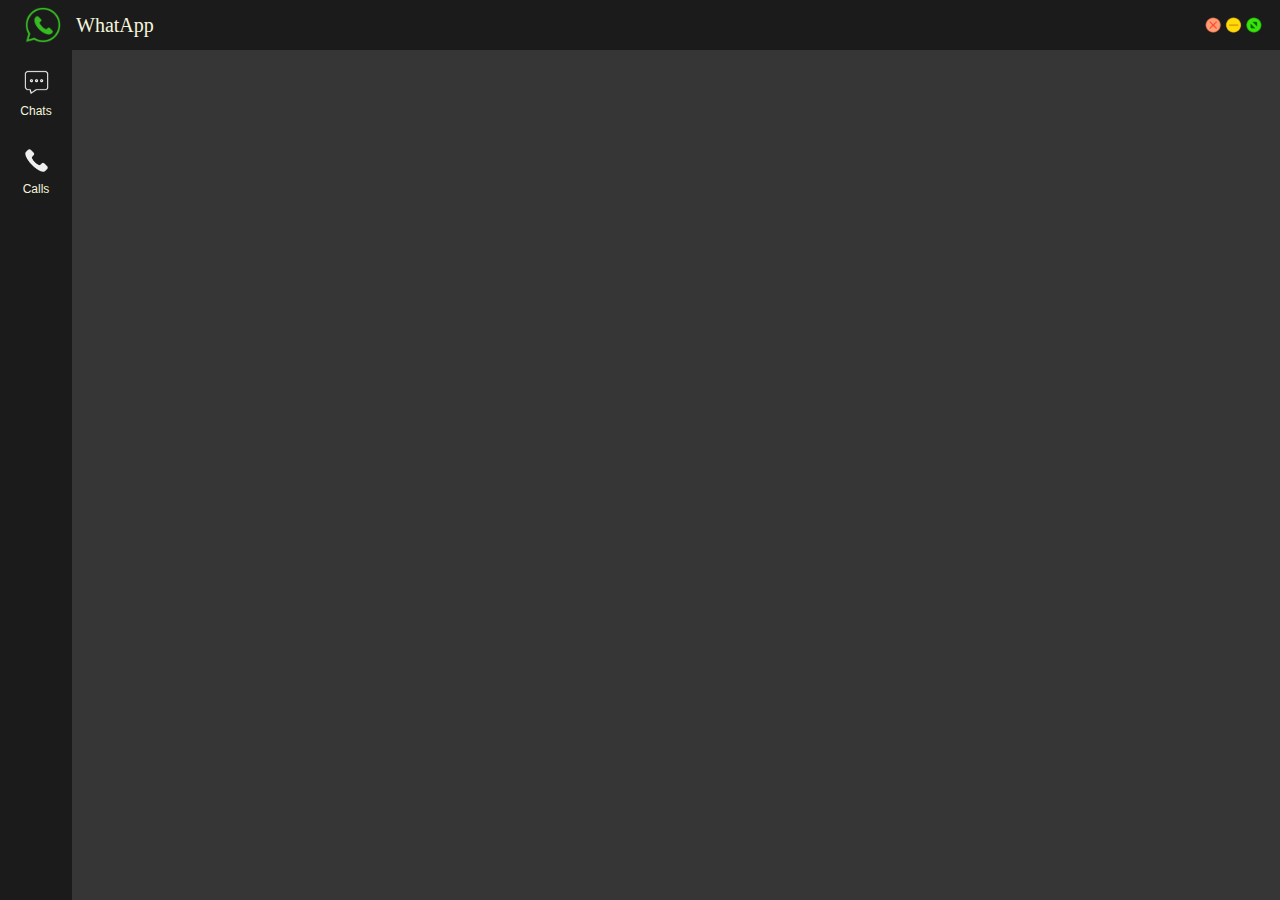
==== whatapp.html @ 875e8e53 "first push" ====
<!DOCTYPE html>
<html>
  <head>
    <title>WhatApp Clone</title>
    <link rel="stylesheet" href="style/general.css" />
    <link rel="stylesheet" href="style/header.css" />
    <link rel="stylesheet" href="style/navigation.css" />
  </head>
  <body>
    <header class="WhatApp-header">
      <div class="whatapp-icon">
        <img class="whatapp-logo" src="icons/w-icon.png" />
        <div class="whatapp-text">WhatApp</div>
      </div>
      <div class="window-icon">
        <img class="window-icon-image" src="icons/wind-icon.png" />
      </div>
    </header>
    <nav class="navigation">
      <div class="nav-link">
        <img src="icons/mx-icon.png" />
        <div>Chats</div>
      </div>
      <div class="nav-link">
        <img src="icons/call-icon.png" />
        <div>Calls</div>
      </div>
      <div class="nav-link">
        <img src="" />
        <div></div>
      </div>
      <div class="nav-link">
        <img src="" />
        <div></div>
      </div>
      <div class="nav-link">
        <img src="" />
        <div></div>
      </div>
    </nav>
    <main></main>
  </body>
</html>
---- style/general.css ----
body {
  background-color: rgb(54, 54, 54);
  color: beige;
}
---- style/header.css ----
.WhatApp-header {
  height: 50px;

  display: flex;
  flex-direction: row;
  justify-content: space-between;

  position: fixed;
  top: 0;
  left: 0;
  right: 0;
  z-index: 100;
  background-color: rgb(27, 27, 27);
}

.whatapp-icon {
  display: flex;
  width: 180px;
  align-items: center;
}

.whatapp-text {
  color: beige;
  font-size: 20px;
  margin-left: 15px;
}

.whatapp-logo {
  height: 36px;
  margin-left: 25px;
}

.window-icon {
  display: flex;
  width: 100px;
  align-items: center;
}

.window-icon-image {
  height: 50px;
  margin-left: 20px;
  color: beige;
}
---- style/navigation.css ----
.navigation {
  position: fixed;
  left: 0;
  bottom: 0;
  top: 50px;
  background-color: rgb(27, 27, 27);
  width: 72px;
  z-index: 200;
}

.nav-link {
  height: 74px;
  display: flex;
  justify-content: center;
  align-items: center;
  flex-direction: column;
  cursor: pointer;
  margin-left: 4px;
  margin-right: 4px;
  margin-top: 4px;
  border-radius: 4px;
}

.nav-link:hover {
  background-color: rgb(54, 54, 54);
}

.nav-link img {
  height: 35px;
  margin-bottom: 4px;
}

.nav-link div {
  font-family: Roboto, Arial;
  font-size: 12px;
}
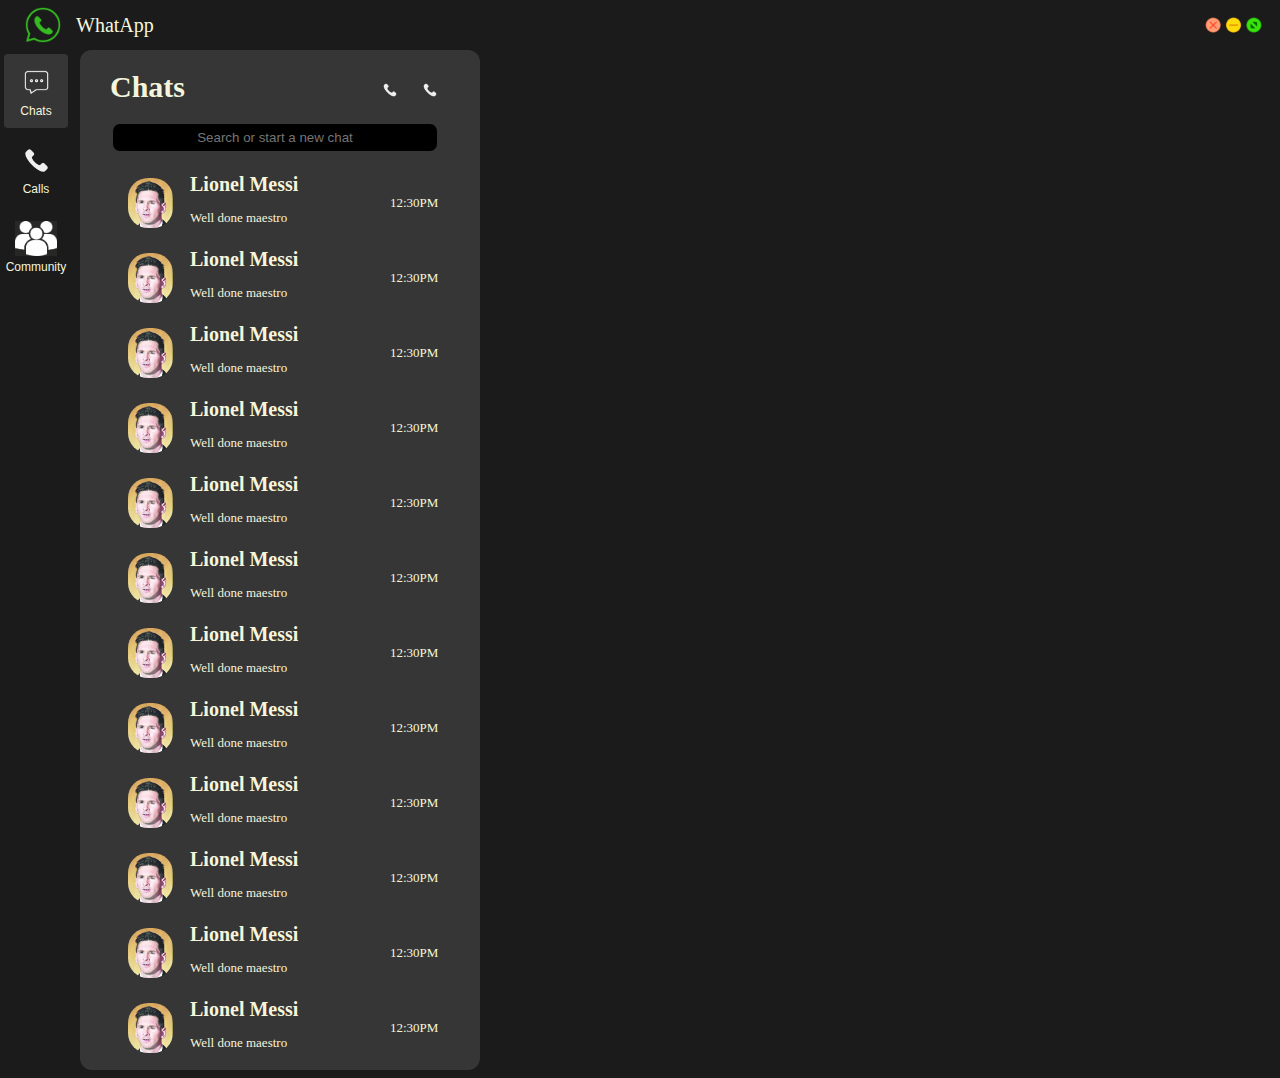
==== commit e7e73874: "another update" ====
--- a/whatapp.html
+++ b/whatapp.html
@@ -5,6 +5,7 @@
     <link rel="stylesheet" href="style/general.css" />
     <link rel="stylesheet" href="style/header.css" />
     <link rel="stylesheet" href="style/navigation.css" />
+    <link rel="stylesheet" href="style/main.css" />
   </head>
   <body>
     <header class="WhatApp-header">
@@ -16,8 +17,9 @@
         <img class="window-icon-image" src="icons/wind-icon.png" />
       </div>
     </header>
+
     <nav class="navigation">
-      <div class="nav-link">
+      <div class="nav-link1">
         <img src="icons/mx-icon.png" />
         <div>Chats</div>
       </div>
@@ -26,8 +28,8 @@
         <div>Calls</div>
       </div>
       <div class="nav-link">
-        <img src="" />
-        <div></div>
+        <img src="icons/teams-icon.png" />
+        <div>Community</div>
       </div>
       <div class="nav-link">
         <img src="" />
@@ -38,6 +40,154 @@
         <div></div>
       </div>
     </nav>
-    <main></main>
+
+    <main class="main-section">
+      <div class="left-section">
+        <div class="left-section-header">
+          <div class="chats-header">
+            <div class="chats">Chats</div>
+            <div class="chats-filters">
+              <div class="chats-icon">
+                <img src="icons/call-icon.png" alt="" />
+              </div>
+              <div class="chats-icon">
+                <img src="icons/call-icon.png" alt="" />
+              </div>
+            </div>
+          </div>
+          <div class="search-bar">
+            <input
+              class="search"
+              type="text"
+              placeholder="Search or start a new chat"
+            />
+            <img class="Search-icon" src="" />
+          </div>
+        </div>
+        <div class="left-section-body">
+          <div class="person">
+            <div class="person-image">
+              <img src="images/messi.jpg" />
+            </div>
+            <div class="name-text">
+              <p class="person-name">Lionel Messi</p>
+              <p class="person-text">Well done maestro</p>
+            </div>
+            <div class="time-pin">12:30PM</div>
+          </div>
+          <div class="person">
+            <div class="person-image">
+              <img src="images/messi.jpg" />
+            </div>
+            <div class="name-text">
+              <p class="person-name">Lionel Messi</p>
+              <p class="person-text">Well done maestro</p>
+            </div>
+            <div class="time-pin">12:30PM</div>
+          </div>
+          <div class="person">
+            <div class="person-image">
+              <img src="images/messi.jpg" />
+            </div>
+            <div class="name-text">
+              <p class="person-name">Lionel Messi</p>
+              <p class="person-text">Well done maestro</p>
+            </div>
+            <div class="time-pin">12:30PM</div>
+          </div>
+          <div class="person">
+            <div class="person-image">
+              <img src="images/messi.jpg" />
+            </div>
+            <div class="name-text">
+              <p class="person-name">Lionel Messi</p>
+              <p class="person-text">Well done maestro</p>
+            </div>
+            <div class="time-pin">12:30PM</div>
+          </div>
+          <div class="person">
+            <div class="person-image">
+              <img src="images/messi.jpg" />
+            </div>
+            <div class="name-text">
+              <p class="person-name">Lionel Messi</p>
+              <p class="person-text">Well done maestro</p>
+            </div>
+            <div class="time-pin">12:30PM</div>
+          </div>
+          <div class="person">
+            <div class="person-image">
+              <img src="images/messi.jpg" />
+            </div>
+            <div class="name-text">
+              <p class="person-name">Lionel Messi</p>
+              <p class="person-text">Well done maestro</p>
+            </div>
+            <div class="time-pin">12:30PM</div>
+          </div>
+          <div class="person">
+            <div class="person-image">
+              <img src="images/messi.jpg" />
+            </div>
+            <div class="name-text">
+              <p class="person-name">Lionel Messi</p>
+              <p class="person-text">Well done maestro</p>
+            </div>
+            <div class="time-pin">12:30PM</div>
+          </div>
+          <div class="person">
+            <div class="person-image">
+              <img src="images/messi.jpg" />
+            </div>
+            <div class="name-text">
+              <p class="person-name">Lionel Messi</p>
+              <p class="person-text">Well done maestro</p>
+            </div>
+            <div class="time-pin">12:30PM</div>
+          </div>
+          <div class="person">
+            <div class="person-image">
+              <img src="images/messi.jpg" />
+            </div>
+            <div class="name-text">
+              <p class="person-name">Lionel Messi</p>
+              <p class="person-text">Well done maestro</p>
+            </div>
+            <div class="time-pin">12:30PM</div>
+          </div>
+          <div class="person">
+            <div class="person-image">
+              <img src="images/messi.jpg" />
+            </div>
+            <div class="name-text">
+              <p class="person-name">Lionel Messi</p>
+              <p class="person-text">Well done maestro</p>
+            </div>
+            <div class="time-pin">12:30PM</div>
+          </div>
+          <div class="person">
+            <div class="person-image">
+              <img src="images/messi.jpg" />
+            </div>
+            <div class="name-text">
+              <p class="person-name">Lionel Messi</p>
+              <p class="person-text">Well done maestro</p>
+            </div>
+            <div class="time-pin">12:30PM</div>
+          </div>
+          <div class="person">
+            <div class="person-image">
+              <img src="images/messi.jpg" />
+            </div>
+            <div class="name-text">
+              <p class="person-name">Lionel Messi</p>
+              <p class="person-text">Well done maestro</p>
+            </div>
+            <div class="time-pin">12:30PM</div>
+          </div>
+        </div>
+      </div>
+      <div class="right-section"></div>
+    </main>
   </body>
 </html>
--- a/style/general.css
+++ b/style/general.css
@@ -1,4 +1,4 @@
 body {
-  background-color: rgb(54, 54, 54);
+  background-color: rgb(27, 27, 27);
   color: beige;
 }
--- a/style/navigation.css
+++ b/style/navigation.css
@@ -8,7 +8,8 @@
   z-index: 200;
 }
 
-.nav-link {
+.nav-link,
+.nav-link1 {
   height: 74px;
   display: flex;
   justify-content: center;
@@ -21,16 +22,22 @@
   border-radius: 4px;
 }
 
+.nav-link1 {
+  background-color: rgb(54, 54, 54);
+}
+
 .nav-link:hover {
   background-color: rgb(54, 54, 54);
 }
 
-.nav-link img {
+.nav-link img,
+.nav-link1 img {
   height: 35px;
   margin-bottom: 4px;
 }
 
-.nav-link div {
+.nav-link div,
+.nav-link1 div {
   font-family: Roboto, Arial;
   font-size: 12px;
 }
--- a/style/main.css
+++ b/style/main.css
@@ -0,0 +1,142 @@
+.main-section {
+  margin-left: 72px;
+  margin-top: 50px;
+  display: flex;
+  flex-direction: row;
+}
+
+/********************LEFT SECTION******************/
+
+.left-section {
+  width: 400px;
+  background-color: rgb(54, 54, 54);
+  height: 100%;
+  display: flex;
+  flex-direction: column;
+  border-radius: 12px;
+}
+
+/*--------Header of left section---------*/
+.left-section-header {
+  width: 350px;
+  height: 72px;
+  position: fixed;
+  display: flex;
+  flex-direction: column;
+  background-color: rgb(54, 54, 54);
+  padding: 20px;
+  border-radius: 12px;
+}
+
+.chats-header {
+  display: flex;
+  justify-content: space-between;
+  flex-direction: row;
+}
+
+.chats {
+  width: 40px;
+  font-size: 30px;
+  font-weight: 700;
+  margin-left: 10px;
+}
+
+.chats-filters {
+  display: flex;
+}
+
+.chats-icon {
+  width: 40px;
+  height: 40px;
+  display: flex;
+  justify-content: center;
+  align-items: center;
+  border-radius: 4px;
+}
+
+.chats-icon:hover {
+  background-color: rgb(93, 92, 92);
+}
+
+.chats-icon img {
+  height: 20px;
+}
+
+.search-bar {
+  margin-top: 14px;
+  display: flex;
+  justify-content: center;
+  align-items: center;
+}
+
+.search {
+  width: 320px;
+  height: 25px;
+  background-color: black;
+  color: beige;
+  border-radius: 7px;
+  border: none;
+  text-align: center;
+}
+
+/*-------Body of Left section------------*/
+.left-section-body {
+  margin-top: 120px;
+  height: 600px;
+  display: flex;
+  flex: 1;
+  flex-direction: column;
+}
+
+.person {
+  display: flex;
+  height: 65px;
+  flex-direction: row;
+  margin-left: 30px;
+  margin-right: 30px;
+  margin-bottom: 10px;
+  border-radius: 7px;
+}
+
+.person:hover {
+  background-color: rgb(93, 92, 92);
+}
+
+.person-image {
+  display: flex;
+  align-items: center;
+  justify-content: center;
+  width: 80px;
+}
+
+.person-image img {
+  border-radius: 20px;
+  height: 50px;
+}
+
+.name-text {
+  width: 200px;
+}
+.person-name {
+  margin-top: 3px;
+  font-size: 20px;
+  font-weight: 900;
+}
+
+.person-text {
+  margin-top: -6px;
+  font-size: 13px;
+}
+
+.time-pin {
+  display: flex;
+  align-items: center;
+  justify-content: center;
+  font-size: 13px;
+}
+
+.right-section {
+  flex: 1;
+  background-color: brown;
+  height: 100%;
+}
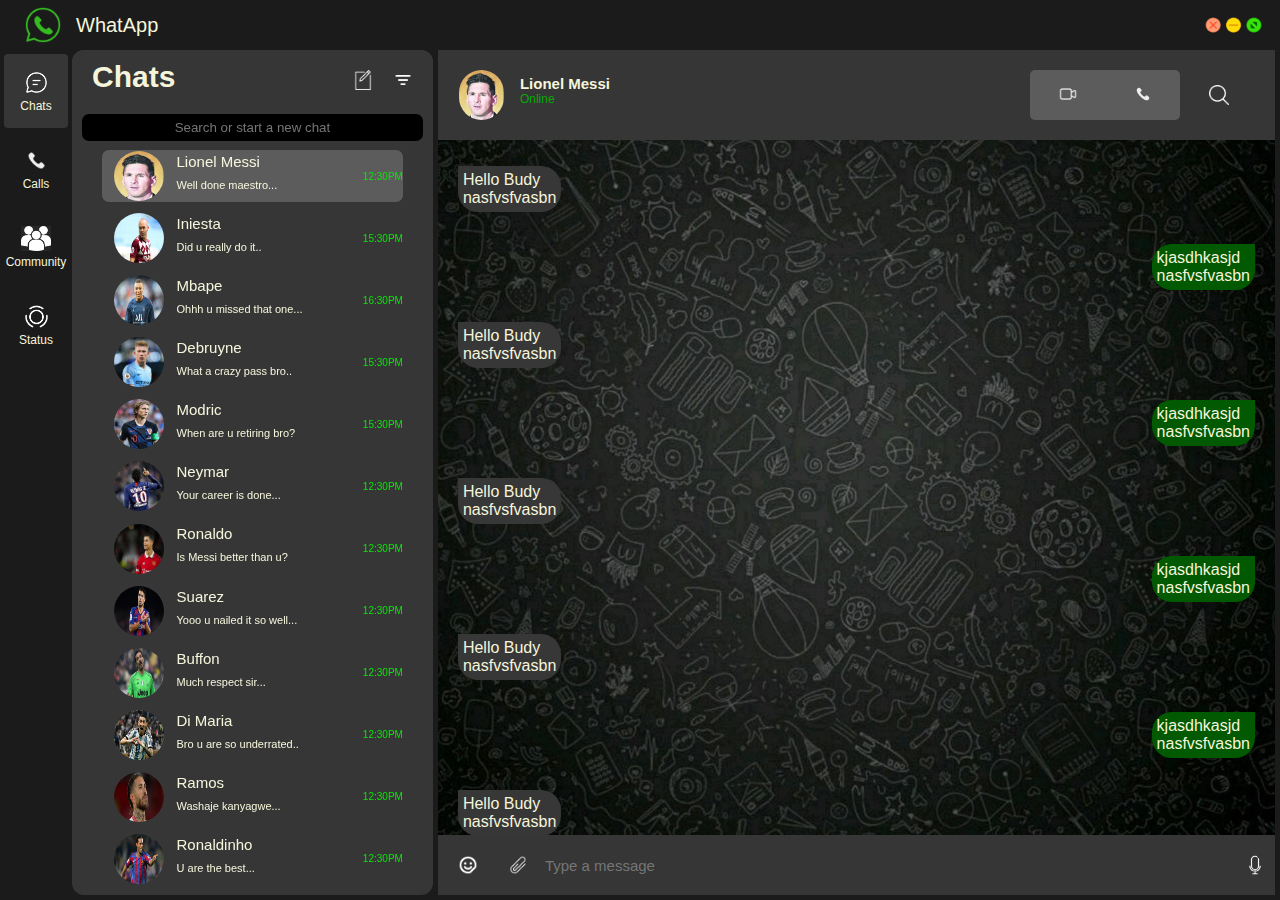
==== commit d470ea89: "before done" ====
--- a/whatapp.html
+++ b/whatapp.html
@@ -20,7 +20,7 @@
 
     <nav class="navigation">
       <div class="nav-link1">
-        <img src="icons/mx-icon.png" />
+        <img src="icons/chat-svgrepo-com.png" />
         <div>Chats</div>
       </div>
       <div class="nav-link">
@@ -32,26 +32,27 @@
         <div>Community</div>
       </div>
       <div class="nav-link">
-        <img src="" />
-        <div></div>
+        <img src="icons/story-svgrepo-com.png" />
+        <div>Status</div>
       </div>
       <div class="nav-link">
         <img src="" />
         <div></div>
       </div>
     </nav>
-
+    <!-- Main Section -->
     <main class="main-section">
+      <!-- ****************Left Section of the chat board*************** -->
       <div class="left-section">
         <div class="left-section-header">
           <div class="chats-header">
             <div class="chats">Chats</div>
             <div class="chats-filters">
               <div class="chats-icon">
-                <img src="icons/call-icon.png" alt="" />
+                <img src="icons/new-file-svgrepo-com.png" alt="" />
               </div>
               <div class="chats-icon">
-                <img src="icons/call-icon.png" alt="" />
+                <img src="icons/filter-svgrepo-com.png" alt="" />
               </div>
             </div>
           </div>
@@ -65,129 +66,270 @@
           </div>
         </div>
         <div class="left-section-body">
-          <div class="person">
+          <div class="person1">
             <div class="person-image">
               <img src="images/messi.jpg" />
             </div>
             <div class="name-text">
               <p class="person-name">Lionel Messi</p>
-              <p class="person-text">Well done maestro</p>
-            </div>
-            <div class="time-pin">12:30PM</div>
-          </div>
-          <div class="person">
-            <div class="person-image">
+              <p class="person-text">Well done maestro...</p>
+            </div>
+            <div class="time-pin">12:30PM</div>
+          </div>
+          <div class="person">
+            <div class="person-image">
+              <img src="images/iniesta.jpg" />
+            </div>
+            <div class="name-text">
+              <p class="person-name">Iniesta</p>
+              <p class="person-text">Did u really do it..</p>
+            </div>
+            <div class="time-pin">15:30PM</div>
+          </div>
+          <div class="person">
+            <div class="person-image">
+              <img src="images/mbape.jpg" />
+            </div>
+            <div class="name-text">
+              <p class="person-name">Mbape</p>
+              <p class="person-text">Ohhh u missed that one...</p>
+            </div>
+            <div class="time-pin">16:30PM</div>
+          </div>
+          <div class="person">
+            <div class="person-image">
+              <img src="images/debruyne.webp" />
+            </div>
+            <div class="name-text">
+              <p class="person-name">Debruyne</p>
+              <p class="person-text">What a crazy pass bro..</p>
+            </div>
+            <div class="time-pin">15:30PM</div>
+          </div>
+          <div class="person">
+            <div class="person-image">
+              <img src="images/modric.jpg" />
+            </div>
+            <div class="name-text">
+              <p class="person-name">Modric</p>
+              <p class="person-text">When are u retiring bro?</p>
+            </div>
+            <div class="time-pin">15:30PM</div>
+          </div>
+          <div class="person">
+            <div class="person-image">
+              <img src="images/neymar.jpg" />
+            </div>
+            <div class="name-text">
+              <p class="person-name">Neymar</p>
+              <p class="person-text">Your career is done...</p>
+            </div>
+            <div class="time-pin">12:30PM</div>
+          </div>
+          <div class="person">
+            <div class="person-image">
+              <img src="images/ronaldo.jpg" />
+            </div>
+            <div class="name-text">
+              <p class="person-name">Ronaldo</p>
+              <p class="person-text">Is Messi better than u?</p>
+            </div>
+            <div class="time-pin">12:30PM</div>
+          </div>
+          <div class="person">
+            <div class="person-image">
+              <img src="images/suarez.webp" />
+            </div>
+            <div class="name-text">
+              <p class="person-name">Suarez</p>
+              <p class="person-text">Yooo u nailed it so well...</p>
+            </div>
+            <div class="time-pin">12:30PM</div>
+          </div>
+          <div class="person">
+            <div class="person-image">
+              <img src="images/buffon.jpg" />
+            </div>
+            <div class="name-text">
+              <p class="person-name">Buffon</p>
+              <p class="person-text">Much respect sir...</p>
+            </div>
+            <div class="time-pin">12:30PM</div>
+          </div>
+          <div class="person">
+            <div class="person-image">
+              <img src="images/dimaria.jpg" />
+            </div>
+            <div class="name-text">
+              <p class="person-name">Di Maria</p>
+              <p class="person-text">Bro u are so underrated..</p>
+            </div>
+            <div class="time-pin">12:30PM</div>
+          </div>
+          <div class="person">
+            <div class="person-image">
+              <img src="images/ramos.jpg" />
+            </div>
+            <div class="name-text">
+              <p class="person-name">Ramos</p>
+              <p class="person-text">Washaje kanyagwe...</p>
+            </div>
+            <div class="time-pin">12:30PM</div>
+          </div>
+          <div class="person">
+            <div class="person-image">
+              <img src="images/ronaldinho.jpg" />
+            </div>
+            <div class="name-text">
+              <p class="person-name">Ronaldinho</p>
+              <p class="person-text">U are the best...</p>
+            </div>
+            <div class="time-pin">12:30PM</div>
+          </div>
+        </div>
+      </div>
+      <!-- ***************Right Setion of the chat baoard***************** -->
+      <div class="right-section">
+        <div class="dashboard-header">
+          <div class="ds-left">
+            <div class="profile-img">
               <img src="images/messi.jpg" />
             </div>
-            <div class="name-text">
-              <p class="person-name">Lionel Messi</p>
-              <p class="person-text">Well done maestro</p>
-            </div>
-            <div class="time-pin">12:30PM</div>
-          </div>
-          <div class="person">
-            <div class="person-image">
-              <img src="images/messi.jpg" />
-            </div>
-            <div class="name-text">
-              <p class="person-name">Lionel Messi</p>
-              <p class="person-text">Well done maestro</p>
-            </div>
-            <div class="time-pin">12:30PM</div>
-          </div>
-          <div class="person">
-            <div class="person-image">
-              <img src="images/messi.jpg" />
-            </div>
-            <div class="name-text">
-              <p class="person-name">Lionel Messi</p>
-              <p class="person-text">Well done maestro</p>
-            </div>
-            <div class="time-pin">12:30PM</div>
-          </div>
-          <div class="person">
-            <div class="person-image">
-              <img src="images/messi.jpg" />
-            </div>
-            <div class="name-text">
-              <p class="person-name">Lionel Messi</p>
-              <p class="person-text">Well done maestro</p>
-            </div>
-            <div class="time-pin">12:30PM</div>
-          </div>
-          <div class="person">
-            <div class="person-image">
-              <img src="images/messi.jpg" />
-            </div>
-            <div class="name-text">
-              <p class="person-name">Lionel Messi</p>
-              <p class="person-text">Well done maestro</p>
-            </div>
-            <div class="time-pin">12:30PM</div>
-          </div>
-          <div class="person">
-            <div class="person-image">
-              <img src="images/messi.jpg" />
-            </div>
-            <div class="name-text">
-              <p class="person-name">Lionel Messi</p>
-              <p class="person-text">Well done maestro</p>
-            </div>
-            <div class="time-pin">12:30PM</div>
-          </div>
-          <div class="person">
-            <div class="person-image">
-              <img src="images/messi.jpg" />
-            </div>
-            <div class="name-text">
-              <p class="person-name">Lionel Messi</p>
-              <p class="person-text">Well done maestro</p>
-            </div>
-            <div class="time-pin">12:30PM</div>
-          </div>
-          <div class="person">
-            <div class="person-image">
-              <img src="images/messi.jpg" />
-            </div>
-            <div class="name-text">
-              <p class="person-name">Lionel Messi</p>
-              <p class="person-text">Well done maestro</p>
-            </div>
-            <div class="time-pin">12:30PM</div>
-          </div>
-          <div class="person">
-            <div class="person-image">
-              <img src="images/messi.jpg" />
-            </div>
-            <div class="name-text">
-              <p class="person-name">Lionel Messi</p>
-              <p class="person-text">Well done maestro</p>
-            </div>
-            <div class="time-pin">12:30PM</div>
-          </div>
-          <div class="person">
-            <div class="person-image">
-              <img src="images/messi.jpg" />
-            </div>
-            <div class="name-text">
-              <p class="person-name">Lionel Messi</p>
-              <p class="person-text">Well done maestro</p>
-            </div>
-            <div class="time-pin">12:30PM</div>
-          </div>
-          <div class="person">
-            <div class="person-image">
-              <img src="images/messi.jpg" />
-            </div>
-            <div class="name-text">
-              <p class="person-name">Lionel Messi</p>
-              <p class="person-text">Well done maestro</p>
-            </div>
-            <div class="time-pin">12:30PM</div>
-          </div>
-        </div>
-      </div>
-      <div class="right-section"></div>
+            <div class="profile-txt">
+              <p class="profile-name">Lionel Messi</p>
+              <p class="profile-status">Online</p>
+            </div>
+          </div>
+          <div class="ds-right">
+            <div class="buttons">
+              <button class="video-btn">
+                <img src="icons/vd.png" />
+              </button>
+              <button class="call-btn">
+                <img src="icons/call-icon.png" />
+              </button>
+            </div>
+            <div class="search-txt">
+              <img src="icons/search-svgrepo-com.png" alt="" />
+            </div>
+          </div>
+        </div>
+
+        <div class="dashboard-body">
+          <div class="sender-container">
+            <p class="sender">
+              Hello Budy <br />
+              nasfvsfvasbn
+            </p>
+          </div>
+          <div class="receiver-container">
+            <p class="receiver">
+              kjasdhkasjd <br />
+              nasfvsfvasbn
+            </p>
+          </div>
+
+          <div class="sender-container">
+            <p class="sender">
+              Hello Budy <br />
+              nasfvsfvasbn
+            </p>
+          </div>
+          <div class="receiver-container">
+            <p class="receiver">
+              kjasdhkasjd <br />
+              nasfvsfvasbn
+            </p>
+          </div>
+          <div class="sender-container">
+            <p class="sender">
+              Hello Budy <br />
+              nasfvsfvasbn
+            </p>
+          </div>
+          <div class="receiver-container">
+            <p class="receiver">
+              kjasdhkasjd <br />
+              nasfvsfvasbn
+            </p>
+          </div>
+          <div class="sender-container">
+            <p class="sender">
+              Hello Budy <br />
+              nasfvsfvasbn
+            </p>
+          </div>
+          <div class="receiver-container">
+            <p class="receiver">
+              kjasdhkasjd <br />
+              nasfvsfvasbn
+            </p>
+          </div>
+          <div class="sender-container">
+            <p class="sender">
+              Hello Budy <br />
+              nasfvsfvasbn
+            </p>
+          </div>
+          <div class="receiver-container">
+            <p class="receiver">
+              kjasdhkasjd <br />
+              nasfvsfvasbn
+            </p>
+          </div>
+          <div class="sender-container">
+            <p class="sender">
+              Hello Budy <br />
+              nasfvsfvasbn
+            </p>
+          </div>
+          <div class="receiver-container">
+            <p class="receiver">
+              kjasdhkasjd <br />
+              nasfvsfvasbn
+            </p>
+          </div>
+          <div class="sender-container">
+            <p class="sender">
+              Hello Budy <br />
+              nasfvsfvasbn
+            </p>
+          </div>
+          <div class="receiver-container">
+            <p class="receiver">
+              kjasdhkasjd <br />
+              nasfvsfvasbn
+            </p>
+          </div>
+          <div class="sender-container">
+            <p class="sender">
+              Hello Budy <br />
+              nasfvsfvasbn
+            </p>
+          </div>
+          <div class="receiver-container">
+            <p class="receiver">
+              kjasdhkasjd <br />
+              nasfvsfvasbn
+            </p>
+          </div>
+        </div>
+
+        <div class="dashboard-footer">
+          <div class="sticker">
+            <img src="icons/smiley-sticker-bold-svgrepo-com.png" />
+          </div>
+          <div class="attachement">
+            <img src="icons/attachment-svgrepo-com.png" />
+          </div>
+          <div class="chat-box">
+            <input type="text" placeholder="Type a message" />
+          </div>
+          <div class="record">
+            <img src="icons/mic-microphone-record-voice-svgrepo-com.png" />
+          </div>
+        </div>
+      </div>
     </main>
   </body>
 </html>
--- a/style/general.css
+++ b/style/general.css
@@ -1,4 +1,5 @@
 body {
   background-color: rgb(27, 27, 27);
   color: beige;
+  font-family: Verdana, Geneva, Tahoma, sans-serif;
 }
--- a/style/navigation.css
+++ b/style/navigation.css
@@ -32,7 +32,7 @@
 
 .nav-link img,
 .nav-link1 img {
-  height: 35px;
+  height: 25px;
   margin-bottom: 4px;
 }
 
--- a/style/main.css
+++ b/style/main.css
@@ -1,30 +1,34 @@
 .main-section {
-  margin-left: 72px;
-  margin-top: 50px;
-  display: flex;
-  flex-direction: row;
+  display: flex;
+  flex-direction: row;
+  position: fixed;
+  justify-content: space-between;
+  bottom: 5px;
+  right: 5px;
+  left: 72px;
+  top: 50px;
 }
 
 /********************LEFT SECTION******************/
 
 .left-section {
-  width: 400px;
+  width: 30%;
   background-color: rgb(54, 54, 54);
   height: 100%;
   display: flex;
   flex-direction: column;
   border-radius: 12px;
+  z-index: 1;
 }
 
 /*--------Header of left section---------*/
 .left-section-header {
-  width: 350px;
-  height: 72px;
-  position: fixed;
-  display: flex;
-  flex-direction: column;
-  background-color: rgb(54, 54, 54);
-  padding: 20px;
+  height: 80px;
+  position: relative;
+  display: flex;
+  flex-direction: column;
+  background-color: rgb(54, 54, 54);
+  padding: 10px;
   border-radius: 12px;
 }
 
@@ -67,10 +71,12 @@
   display: flex;
   justify-content: center;
   align-items: center;
+  flex: 1;
 }
 
 .search {
-  width: 320px;
+  flex: 1;
+  width: 0;
   height: 25px;
   background-color: black;
   color: beige;
@@ -81,14 +87,18 @@
 
 /*-------Body of Left section------------*/
 .left-section-body {
-  margin-top: 120px;
-  height: 600px;
-  display: flex;
-  flex: 1;
-  flex-direction: column;
-}
-
-.person {
+  display: flex;
+  flex: 1;
+  flex-direction: column;
+  overflow: auto;
+}
+
+.left-section-body::-webkit-scrollbar {
+  width: 1px;
+}
+
+.person,
+.person1 {
   display: flex;
   height: 65px;
   flex-direction: row;
@@ -98,6 +108,10 @@
   border-radius: 7px;
 }
 
+.person1 {
+  background-color: rgb(93, 92, 92);
+}
+
 .person:hover {
   background-color: rgb(93, 92, 92);
 }
@@ -110,8 +124,9 @@
 }
 
 .person-image img {
-  border-radius: 20px;
-  height: 50px;
+  border-radius: 200px;
+  height: 50px;
+  width: 50px;
 }
 
 .name-text {
@@ -119,24 +134,233 @@
 }
 .person-name {
   margin-top: 3px;
-  font-size: 20px;
-  font-weight: 900;
+  font-size: 15px;
+  font-weight: 500;
 }
 
 .person-text {
   margin-top: -6px;
-  font-size: 13px;
+  font-size: 11px;
+  font-weight: 100;
 }
 
 .time-pin {
   display: flex;
   align-items: center;
   justify-content: center;
-  font-size: 13px;
-}
-
+  font-size: 10px;
+  color: rgb(9, 229, 9);
+}
+
+/********************RIGHT SECTION******************/
 .right-section {
-  flex: 1;
-  background-color: brown;
+  display: flex;
+  flex-direction: column;
+  width: 60%;
+  flex: 1;
+  background-color: rgb(54, 54, 54);
   height: 100%;
-}
+  margin-left: 5px;
+}
+
+/*------ Header of right section-----*/
+
+.dashboard-header {
+  height: 50px;
+  display: flex;
+  flex-direction: row;
+  background-color: rgb(54, 54, 54);
+  justify-content: space-between;
+  padding: 20px;
+}
+
+.ds-left {
+  display: flex;
+  flex-direction: row;
+  width: 250px;
+}
+
+.profile-img {
+  display: flex;
+  align-items: center;
+  justify-content: center;
+  width: 50px;
+}
+
+.profile-img img {
+  border-radius: 50px;
+  height: 50px;
+}
+
+.profile-txt {
+  margin-top: -10px;
+  width: 200px;
+  margin-left: 15px;
+}
+.profile-name {
+  font-size: 15px;
+  font-weight: 600;
+}
+
+.profile-status {
+  margin-top: -15px;
+  font-size: 12px;
+  font-weight: 500;
+  color: rgb(6, 168, 6);
+}
+
+.ds-right {
+  display: flex;
+  flex-direction: row;
+  width: 225px;
+}
+
+.buttons {
+  display: flex;
+  height: 50px;
+  width: 150px;
+  border-radius: 5px;
+  background-color: rgb(93, 92, 92);
+}
+
+.video-btn,
+.call-btn {
+  height: 50px;
+  width: 75px;
+  border: none;
+  background-color: transparent;
+  border-radius: 5px;
+}
+
+.video-btn:hover,
+.call-btn:hover {
+  background-color: rgb(124, 124, 124);
+}
+
+.video-btn img,
+.call-btn img,
+.search-txt img {
+  height: 20px;
+}
+
+.search-txt {
+  display: flex;
+  margin-left: 3px;
+  width: 75px;
+  border-radius: 3px;
+  align-items: center;
+  justify-content: center;
+}
+
+.search-txt:hover {
+  background-color: rgb(93, 92, 92);
+}
+
+/*------ Body of right section----- */
+.dashboard-body {
+  display: flex;
+  flex-direction: column;
+  flex: 1;
+  overflow: auto;
+  padding-left: 20px;
+  padding-right: 20px;
+  padding-top: 10px;
+  padding-bottom: 10px;
+  background-image: url("../images/wallpaper.jpg");
+  background-size: cover;
+  background-position: center;
+}
+
+.dashboard-body::-webkit-scrollbar {
+  display: none;
+  width: 0;
+  height: 0;
+}
+
+.sender-container {
+  width: 100%;
+  height: fit-content;
+}
+
+.receiver-container {
+  width: 100%;
+  height: fit-content;
+}
+
+.sender {
+  display: flex;
+  padding: 5px;
+  max-width: 70%;
+  justify-content: flex-end;
+  width: fit-content;
+  background-color: rgb(56, 55, 55);
+  border-radius: 0px 20px 20px 20px;
+}
+
+.receiver {
+  display: flex;
+  padding: 5px;
+  max-width: 70%;
+  justify-content: flex-end;
+  width: fit-content;
+  background-color: rgb(1, 89, 1);
+  border-radius: 20px 0px 20px 20px;
+  float: right;
+}
+
+/*-------Footer right section-------*/
+
+.dashboard-footer {
+  bottom: 0;
+  width: 100%;
+  display: flex;
+  flex-direction: row;
+  justify-content: space-between;
+  height: 50px;
+  padding: 5px;
+}
+
+.sticker,
+.attachement,
+.record {
+  width: 50px;
+  height: 50px;
+  display: flex;
+  border-radius: 3px;
+  align-items: center;
+  justify-content: center;
+}
+
+.sticker:hover,
+.attachement:hover,
+.record:hover {
+  background-color: rgb(93, 92, 92);
+}
+
+.sticker img,
+.attachement img {
+  height: 20px;
+}
+
+.record img {
+  height: 30px;
+}
+
+.chat-box {
+  display: flex;
+  align-items: center;
+  justify-content: center;
+  flex: 1;
+  height: 50px;
+}
+
+.chat-box input {
+  border: none;
+  flex: 1;
+  width: 0;
+  height: 40px;
+  background-color: rgb(54, 54, 54);
+  color: beige;
+  border-radius: 7px;
+  font-size: 15px;
+}
